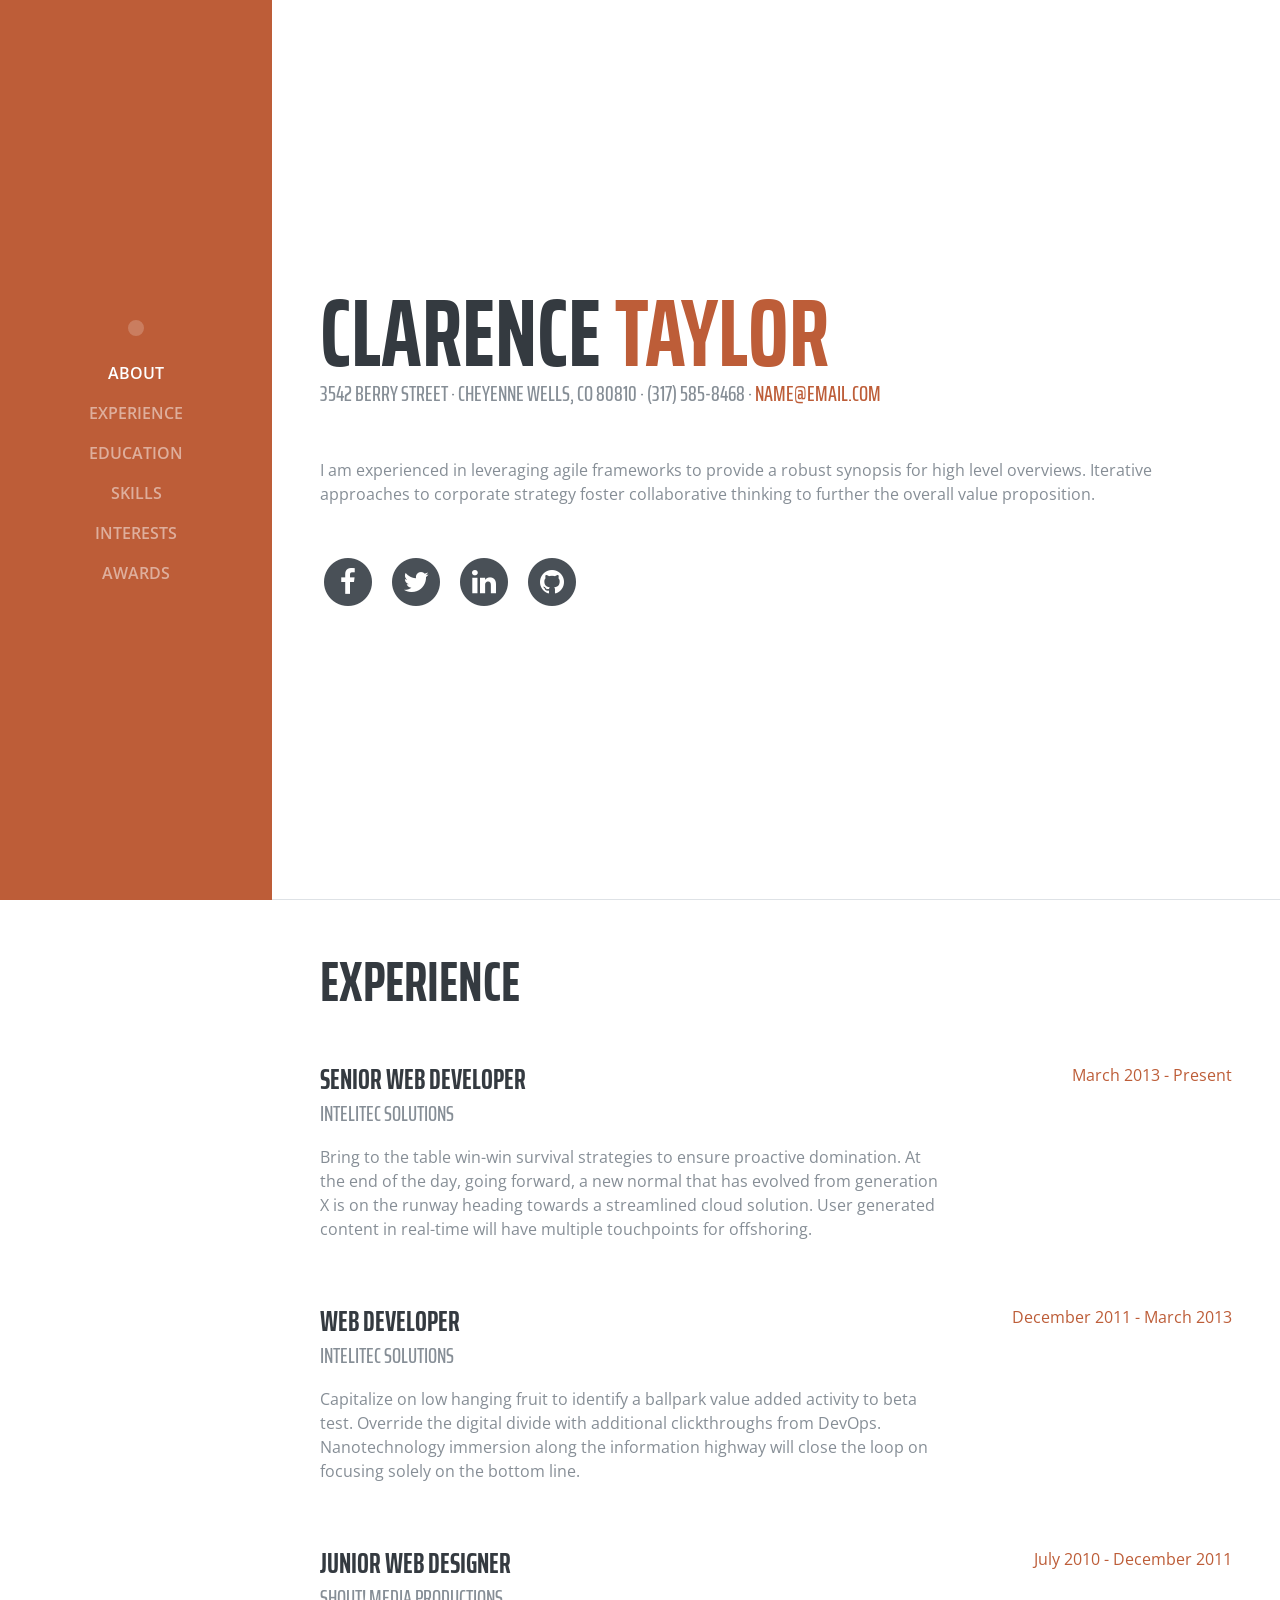
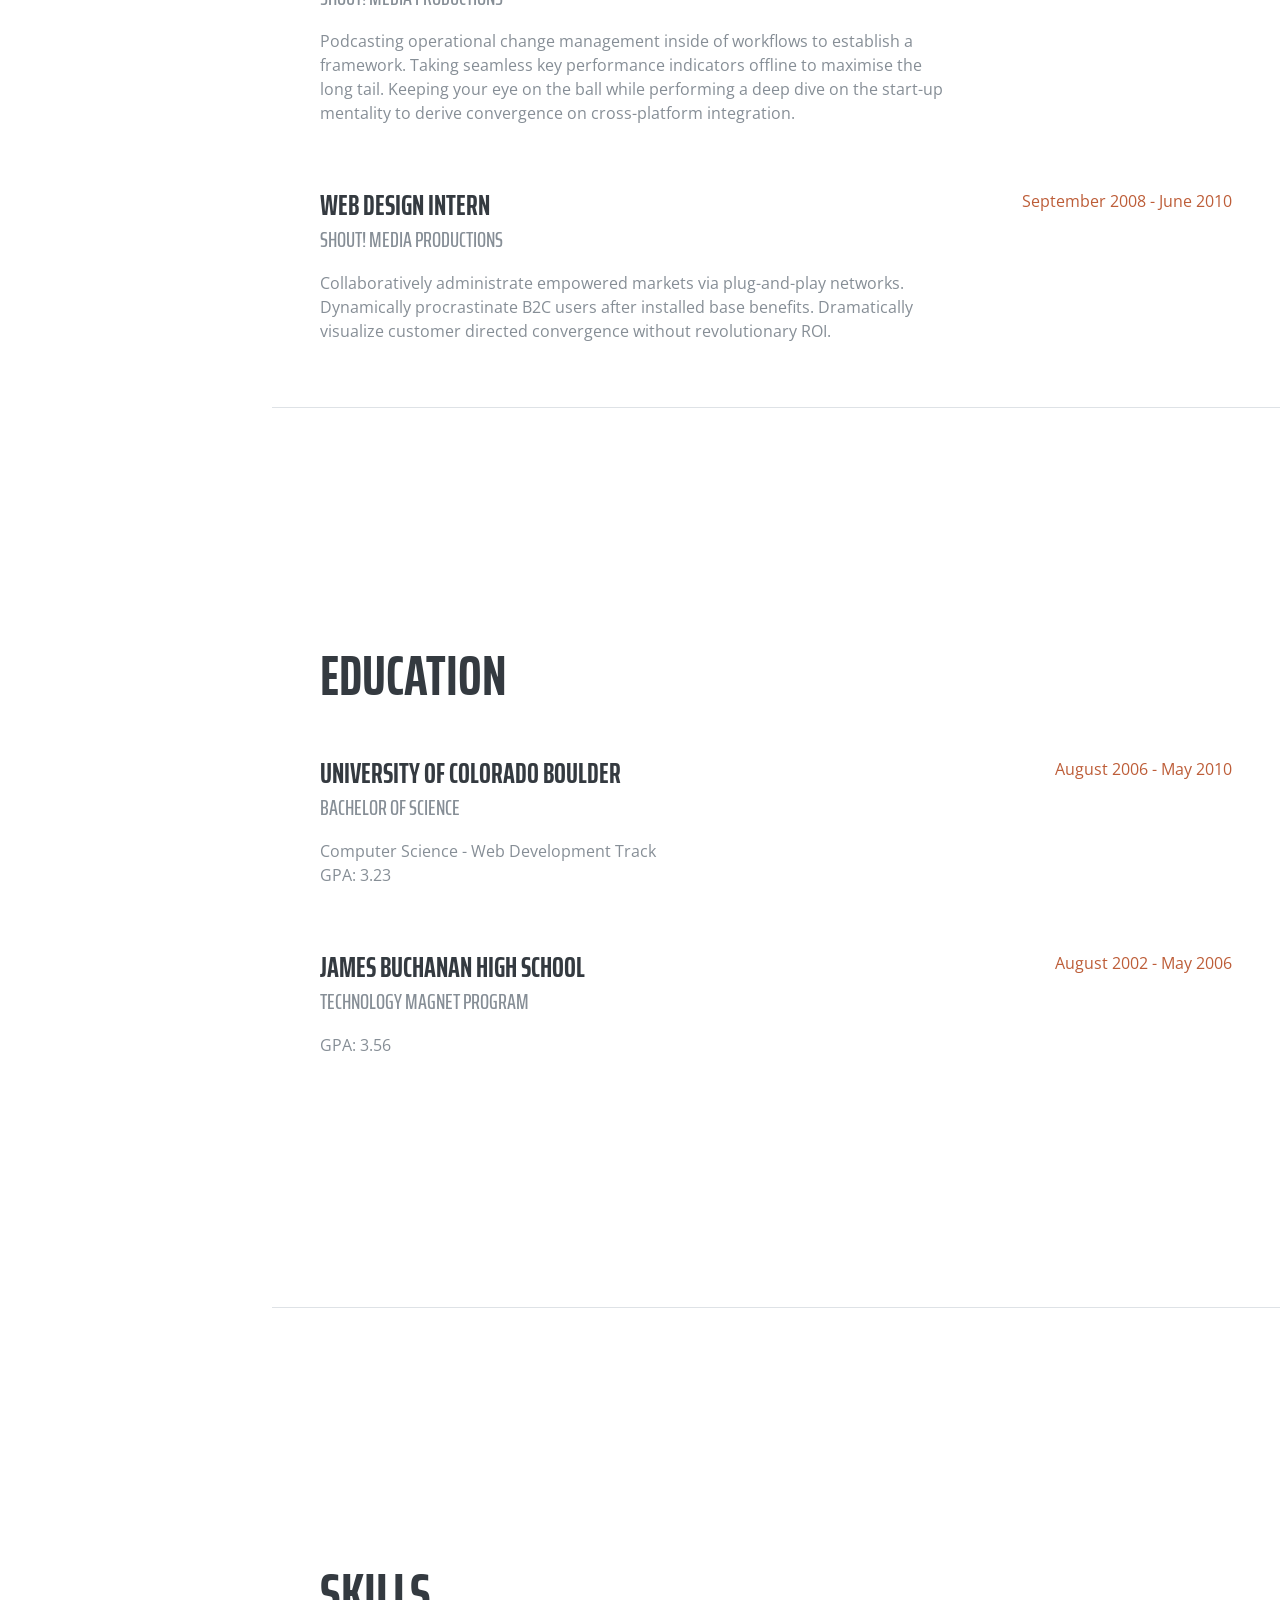
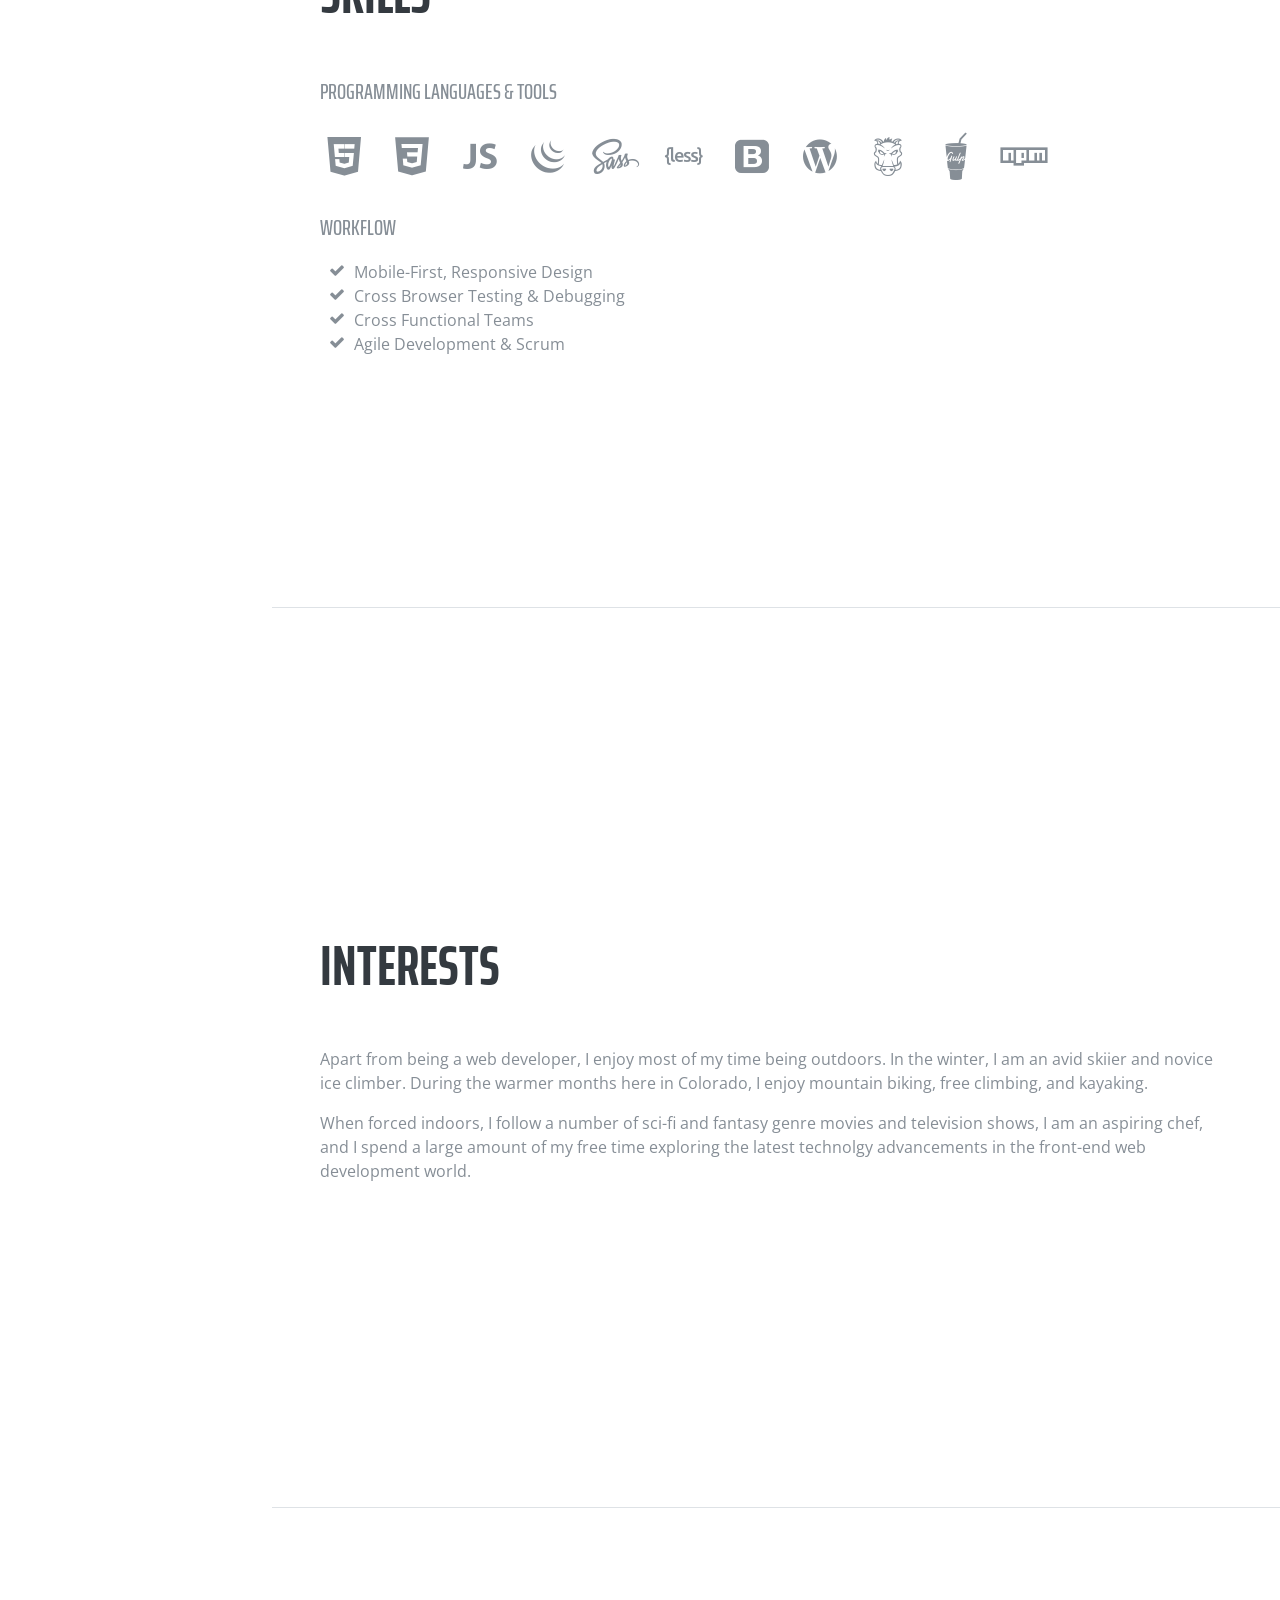
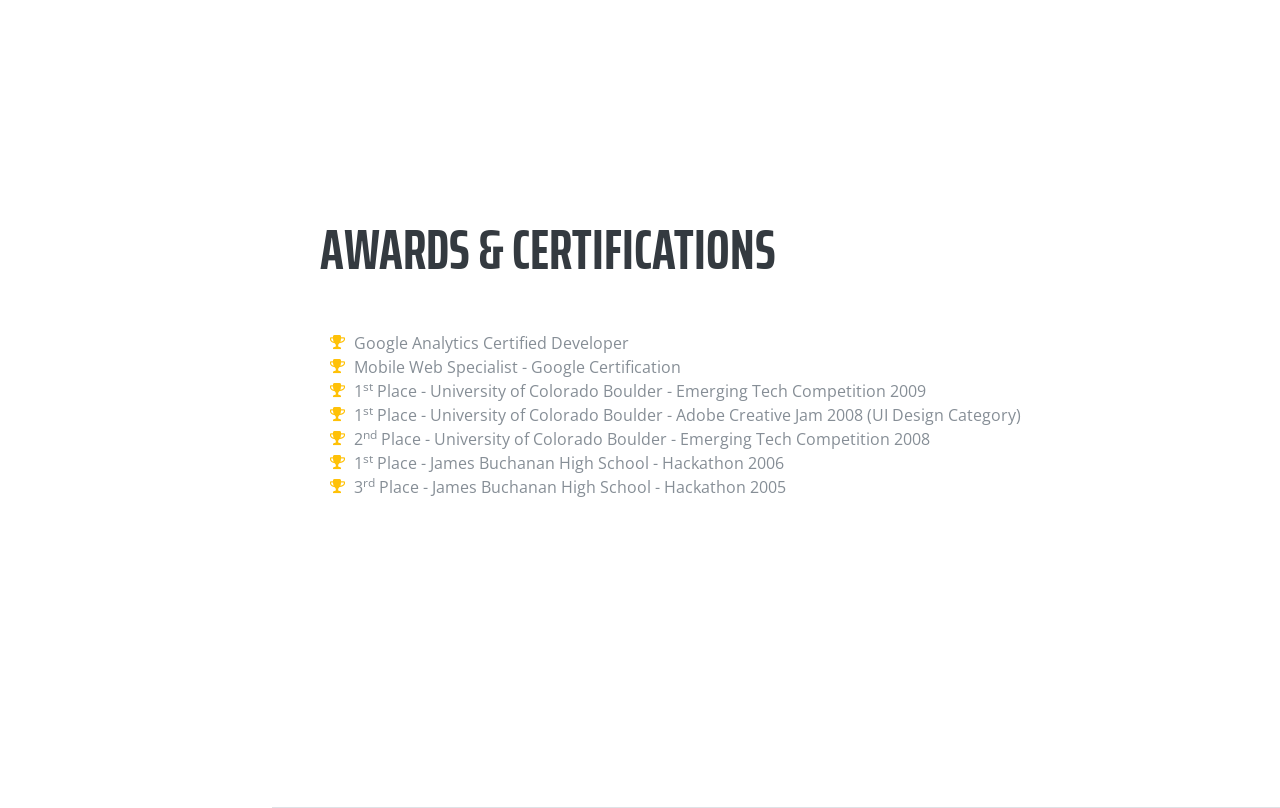
==== examples/bootstrap/index.html @ 24def046 "Add bootstrap example" ====
<!DOCTYPE html>
<html lang="en">

  <head>

    <meta charset="utf-8">
    <meta name="viewport" content="width=device-width, initial-scale=1, shrink-to-fit=no">
    <meta name="description" content="">
    <meta name="author" content="">

    <title>Resume - Start Bootstrap Theme</title>

    <!-- Bootstrap core CSS -->
    <link href="vendor/bootstrap/css/bootstrap.min.css" rel="stylesheet">

    <!-- Custom fonts for this template -->
    <link href="https://fonts.googleapis.com/css?family=Saira+Extra+Condensed:100,200,300,400,500,600,700,800,900" rel="stylesheet">
    <link href="https://fonts.googleapis.com/css?family=Open+Sans:300,300i,400,400i,600,600i,700,700i,800,800i" rel="stylesheet">
    <link href="vendor/font-awesome/css/font-awesome.min.css" rel="stylesheet">
    <link href="vendor/devicons/css/devicons.min.css" rel="stylesheet">
    <link href="vendor/simple-line-icons/css/simple-line-icons.css" rel="stylesheet">

    <!-- Custom styles for this template -->
    <link href="css/resume.min.css" rel="stylesheet">

  </head>

  <body id="page-top">

    <nav class="navbar navbar-expand-lg navbar-dark bg-primary fixed-top" id="sideNav">
      <a class="navbar-brand js-scroll-trigger" href="#page-top">
        <span class="d-block d-lg-none">Start Bootstrap</span>
        <span class="d-none d-lg-block">
          <img class="img-fluid img-profile rounded-circle mx-auto mb-2" src="img/profile.jpg" alt="">
        </span>
      </a>
      <button class="navbar-toggler" type="button" data-toggle="collapse" data-target="#navbarSupportedContent" aria-controls="navbarSupportedContent" aria-expanded="false" aria-label="Toggle navigation">
        <span class="navbar-toggler-icon"></span>
      </button>
      <div class="collapse navbar-collapse" id="navbarSupportedContent">
        <ul class="navbar-nav">
          <li class="nav-item">
            <a class="nav-link js-scroll-trigger" href="#about">About</a>
          </li>
          <li class="nav-item">
            <a class="nav-link js-scroll-trigger" href="#experience">Experience</a>
          </li>
          <li class="nav-item">
            <a class="nav-link js-scroll-trigger" href="#education">Education</a>
          </li>
          <li class="nav-item">
            <a class="nav-link js-scroll-trigger" href="#skills">Skills</a>
          </li>
          <li class="nav-item">
            <a class="nav-link js-scroll-trigger" href="#interests">Interests</a>
          </li>
          <li class="nav-item">
            <a class="nav-link js-scroll-trigger" href="#awards">Awards</a>
          </li>
        </ul>
      </div>
    </nav>

    <div class="container-fluid p-0">

      <section class="resume-section p-3 p-lg-5 d-flex d-column" id="about">
        <div class="my-auto">
          <h1 class="mb-0">Clarence
            <span class="text-primary">Taylor</span>
          </h1>
          <div class="subheading mb-5">3542 Berry Street · Cheyenne Wells, CO 80810 · (317) 585-8468 ·
            <a href="mailto:name@email.com">name@email.com</a>
          </div>
          <p class="mb-5">I am experienced in leveraging agile frameworks to provide a robust synopsis for high level overviews. Iterative approaches to corporate strategy foster collaborative thinking to further the overall value proposition.</p>
          <ul class="list-inline list-social-icons mb-0">
            <li class="list-inline-item">
              <a href="#">
                <span class="fa-stack fa-lg">
                  <i class="fa fa-circle fa-stack-2x"></i>
                  <i class="fa fa-facebook fa-stack-1x fa-inverse"></i>
                </span>
              </a>
            </li>
            <li class="list-inline-item">
              <a href="#">
                <span class="fa-stack fa-lg">
                  <i class="fa fa-circle fa-stack-2x"></i>
                  <i class="fa fa-twitter fa-stack-1x fa-inverse"></i>
                </span>
              </a>
            </li>
            <li class="list-inline-item">
              <a href="#">
                <span class="fa-stack fa-lg">
                  <i class="fa fa-circle fa-stack-2x"></i>
                  <i class="fa fa-linkedin fa-stack-1x fa-inverse"></i>
                </span>
              </a>
            </li>
            <li class="list-inline-item">
              <a href="#">
                <span class="fa-stack fa-lg">
                  <i class="fa fa-circle fa-stack-2x"></i>
                  <i class="fa fa-github fa-stack-1x fa-inverse"></i>
                </span>
              </a>
            </li>
          </ul>
        </div>
      </section>

      <section class="resume-section p-3 p-lg-5 d-flex flex-column" id="experience">
        <div class="my-auto">
          <h2 class="mb-5">Experience</h2>

          <div class="resume-item d-flex flex-column flex-md-row mb-5">
            <div class="resume-content mr-auto">
              <h3 class="mb-0">Senior Web Developer</h3>
              <div class="subheading mb-3">Intelitec Solutions</div>
              <p>Bring to the table win-win survival strategies to ensure proactive domination. At the end of the day, going forward, a new normal that has evolved from generation X is on the runway heading towards a streamlined cloud solution. User generated content in real-time will have multiple touchpoints for offshoring.</p>
            </div>
            <div class="resume-date text-md-right">
              <span class="text-primary">March 2013 - Present</span>
            </div>
          </div>

          <div class="resume-item d-flex flex-column flex-md-row mb-5">
            <div class="resume-content mr-auto">
              <h3 class="mb-0">Web Developer</h3>
              <div class="subheading mb-3">Intelitec Solutions</div>
              <p>Capitalize on low hanging fruit to identify a ballpark value added activity to beta test. Override the digital divide with additional clickthroughs from DevOps. Nanotechnology immersion along the information highway will close the loop on focusing solely on the bottom line.</p>
            </div>
            <div class="resume-date text-md-right">
              <span class="text-primary">December 2011 - March 2013</span>
            </div>
          </div>

          <div class="resume-item d-flex flex-column flex-md-row mb-5">
            <div class="resume-content mr-auto">
              <h3 class="mb-0">Junior Web Designer</h3>
              <div class="subheading mb-3">Shout! Media Productions</div>
              <p>Podcasting operational change management inside of workflows to establish a framework. Taking seamless key performance indicators offline to maximise the long tail. Keeping your eye on the ball while performing a deep dive on the start-up mentality to derive convergence on cross-platform integration.</p>
            </div>
            <div class="resume-date text-md-right">
              <span class="text-primary">July 2010 - December 2011</span>
            </div>
          </div>

          <div class="resume-item d-flex flex-column flex-md-row">
            <div class="resume-content mr-auto">
              <h3 class="mb-0">Web Design Intern</h3>
              <div class="subheading mb-3">Shout! Media Productions</div>
              <p>Collaboratively administrate empowered markets via plug-and-play networks. Dynamically procrastinate B2C users after installed base benefits. Dramatically visualize customer directed convergence without revolutionary ROI.</p>
            </div>
            <div class="resume-date text-md-right">
              <span class="text-primary">September 2008 - June 2010</span>
            </div>
          </div>

        </div>

      </section>

      <section class="resume-section p-3 p-lg-5 d-flex flex-column" id="education">
        <div class="my-auto">
          <h2 class="mb-5">Education</h2>

          <div class="resume-item d-flex flex-column flex-md-row mb-5">
            <div class="resume-content mr-auto">
              <h3 class="mb-0">University of Colorado Boulder</h3>
              <div class="subheading mb-3">Bachelor of Science</div>
              <div>Computer Science - Web Development Track</div>
              <p>GPA: 3.23</p>
            </div>
            <div class="resume-date text-md-right">
              <span class="text-primary">August 2006 - May 2010</span>
            </div>
          </div>

          <div class="resume-item d-flex flex-column flex-md-row">
            <div class="resume-content mr-auto">
              <h3 class="mb-0">James Buchanan High School</h3>
              <div class="subheading mb-3">Technology Magnet Program</div>
              <p>GPA: 3.56</p>
            </div>
            <div class="resume-date text-md-right">
              <span class="text-primary">August 2002 - May 2006</span>
            </div>
          </div>

        </div>
      </section>

      <section class="resume-section p-3 p-lg-5 d-flex flex-column" id="skills">
        <div class="my-auto">
          <h2 class="mb-5">Skills</h2>

          <div class="subheading mb-3">Programming Languages &amp; Tools</div>
          <ul class="list-inline list-icons">
            <li class="list-inline-item">
              <i class="devicons devicons-html5"></i>
            </li>
            <li class="list-inline-item">
              <i class="devicons devicons-css3"></i>
            </li>
            <li class="list-inline-item">
              <i class="devicons devicons-javascript"></i>
            </li>
            <li class="list-inline-item">
              <i class="devicons devicons-jquery"></i>
            </li>
            <li class="list-inline-item">
              <i class="devicons devicons-sass"></i>
            </li>
            <li class="list-inline-item">
              <i class="devicons devicons-less"></i>
            </li>
            <li class="list-inline-item">
              <i class="devicons devicons-bootstrap"></i>
            </li>
            <li class="list-inline-item">
              <i class="devicons devicons-wordpress"></i>
            </li>
            <li class="list-inline-item">
              <i class="devicons devicons-grunt"></i>
            </li>
            <li class="list-inline-item">
              <i class="devicons devicons-gulp"></i>
            </li>
            <li class="list-inline-item">
              <i class="devicons devicons-npm"></i>
            </li>
          </ul>

          <div class="subheading mb-3">Workflow</div>
          <ul class="fa-ul mb-0">
            <li>
              <i class="fa-li fa fa-check"></i>
              Mobile-First, Responsive Design</li>
            <li>
              <i class="fa-li fa fa-check"></i>
              Cross Browser Testing &amp; Debugging</li>
            <li>
              <i class="fa-li fa fa-check"></i>
              Cross Functional Teams</li>
            <li>
              <i class="fa-li fa fa-check"></i>
              Agile Development &amp; Scrum</li>
          </ul>
        </div>
      </section>

      <section class="resume-section p-3 p-lg-5 d-flex flex-column" id="interests">
        <div class="my-auto">
          <h2 class="mb-5">Interests</h2>
          <p>Apart from being a web developer, I enjoy most of my time being outdoors. In the winter, I am an avid skiier and novice ice climber. During the warmer months here in Colorado, I enjoy mountain biking, free climbing, and kayaking.</p>
          <p class="mb-0">When forced indoors, I follow a number of sci-fi and fantasy genre movies and television shows, I am an aspiring chef, and I spend a large amount of my free time exploring the latest technolgy advancements in the front-end web development world.</p>
        </div>
      </section>

      <section class="resume-section p-3 p-lg-5 d-flex flex-column" id="awards">
        <div class="my-auto">
          <h2 class="mb-5">Awards &amp; Certifications</h2>
          <ul class="fa-ul mb-0">
            <li>
              <i class="fa-li fa fa-trophy text-warning"></i>
              Google Analytics Certified Developer</li>
            <li>
              <i class="fa-li fa fa-trophy text-warning"></i>
              Mobile Web Specialist - Google Certification</li>
            <li>
              <i class="fa-li fa fa-trophy text-warning"></i>
              1<sup>st</sup>
              Place - University of Colorado Boulder - Emerging Tech Competition 2009</li>
            <li>
              <i class="fa-li fa fa-trophy text-warning"></i>
              1<sup>st</sup>
              Place - University of Colorado Boulder - Adobe Creative Jam 2008 (UI Design Category)</li>
            <li>
              <i class="fa-li fa fa-trophy text-warning"></i>
              2<sup>nd</sup>
              Place - University of Colorado Boulder - Emerging Tech Competition 2008</li>
            <li>
            <li>
              <i class="fa-li fa fa-trophy text-warning"></i>
              1<sup>st</sup>
              Place - James Buchanan High School - Hackathon 2006</li>
            <li>
              <i class="fa-li fa fa-trophy text-warning"></i>
              3<sup>rd</sup>
              Place - James Buchanan High School - Hackathon 2005</li>
          </ul>
        </div>
      </section>

    </div>

    <!-- Bootstrap core JavaScript -->
    <script src="vendor/jquery/jquery.min.js"></script>
    <script src="vendor/bootstrap/js/bootstrap.bundle.min.js"></script>

    <!-- Plugin JavaScript -->
    <script src="vendor/jquery-easing/jquery.easing.min.js"></script>

    <!-- Custom scripts for this template -->
    <script src="js/resume.min.js"></script>

  </body>

</html>
---- examples/bootstrap/vendor/devicons/css/devicons.min.css ----
/*!
 *  Devicons 1.8.0 made by Theodore Vorillas / http://vorillaz.com 
 */
@font-face{font-family:devicons;src:url(../fonts/devicons.eot?xqxft6);src:url(../fonts/devicons.eot?#iefixxqxft6) format("embedded-opentype"),url(../fonts/devicons.woff?xqxft6) format("woff"),url(../fonts/devicons.ttf?xqxft6) format("truetype"),url(../fonts/devicons.svg?xqxft6#devicons) format("svg");font-weight:400;font-style:normal}.devicons{font-family:devicons;speak:none;font-style:normal;font-weight:400;font-variant:normal;text-transform:none;line-height:1;-webkit-font-smoothing:antialiased;-moz-osx-font-smoothing:grayscale}.devicons-git:before{content:"\e602"}.devicons-git_compare:before{content:"\e628"}.devicons-git_branch:before{content:"\e625"}.devicons-git_commit:before{content:"\e629"}.devicons-git_pull_request:before{content:"\e626"}.devicons-git_merge:before{content:"\e627"}.devicons-bitbucket:before{content:"\e603"}.devicons-github_alt:before{content:"\e608"}.devicons-github_badge:before{content:"\e609"}.devicons-github:before{content:"\e60a"}.devicons-github_full:before{content:"\e617"}.devicons-java:before{content:"\e638"}.devicons-ruby:before{content:"\e639"}.devicons-scala:before{content:"\e637"}.devicons-python:before{content:"\e63c"}.devicons-go:before{content:"\e624"}.devicons-ruby_on_rails:before{content:"\e63b"}.devicons-django:before{content:"\e61d"}.devicons-markdown:before{content:"\e63e"}.devicons-php:before{content:"\e63d"}.devicons-mysql:before{content:"\e604"}.devicons-streamline:before{content:"\e605"}.devicons-database:before{content:"\e606"}.devicons-laravel:before{content:"\e63f"}.devicons-javascript:before{content:"\e64e"}.devicons-angular:before{content:"\e653"}.devicons-backbone:before{content:"\e652"}.devicons-coffeescript:before{content:"\e651"}.devicons-jquery:before{content:"\e650"}.devicons-modernizr:before{content:"\e620"}.devicons-jquery_ui:before{content:"\e654"}.devicons-ember:before{content:"\e61b"}.devicons-dojo:before{content:"\e61c"}.devicons-nodejs:before{content:"\e619"}.devicons-nodejs_small:before{content:"\e618"}.devicons-javascript_shield:before{content:"\e64f"}.devicons-bootstrap:before{content:"\e647"}.devicons-sass:before{content:"\e64b"}.devicons-css3_full:before{content:"\e64a"}.devicons-css3:before{content:"\e649"}.devicons-html5:before{content:"\e636"}.devicons-html5_multimedia:before{content:"\e632"}.devicons-html5_device_access:before{content:"\e633"}.devicons-html5_3d_effects:before{content:"\e635"}.devicons-html5_connectivity:before{content:"\e634"}.devicons-ghost_small:before{content:"\e614"}.devicons-ghost:before{content:"\e61f"}.devicons-magento:before{content:"\e640"}.devicons-joomla:before{content:"\e641"}.devicons-jekyll_small:before{content:"\e60d"}.devicons-drupal:before{content:"\e642"}.devicons-wordpress:before{content:"\e60b"}.devicons-grunt:before{content:"\e64c"}.devicons-bower:before{content:"\e64d"}.devicons-npm:before{content:"\e61e"}.devicons-yahoo_small:before{content:"\e62b"}.devicons-yahoo:before{content:"\e615"}.devicons-bing_small:before{content:"\e600"}.devicons-windows:before{content:"\e60f"}.devicons-linux:before{content:"\e612"}.devicons-ubuntu:before{content:"\e63a"}.devicons-android:before{content:"\e60e"}.devicons-apple:before{content:"\e611"}.devicons-appstore:before{content:"\e613"}.devicons-phonegap:before{content:"\e630"}.devicons-blackberry:before{content:"\e623"}.devicons-stackoverflow:before{content:"\e610"}.devicons-techcrunch:before{content:"\e62c"}.devicons-codrops:before{content:"\e62f"}.devicons-css_tricks:before{content:"\e601"}.devicons-smashing_magazine:before{content:"\e62d"}.devicons-netmagazine:before{content:"\e62e"}.devicons-codepen:before{content:"\e616"}.devicons-cssdeck:before{content:"\e62a"}.devicons-hackernews:before{content:"\e61a"}.devicons-dropbox:before{content:"\e607"}.devicons-google_drive:before{content:"\e631"}.devicons-visualstudio:before{content:"\e60c"}.devicons-unity_small:before{content:"\e621"}.devicons-raspberry_pi:before{content:"\e622"}.devicons-chrome:before{content:"\e643"}.devicons-ie:before{content:"\e644"}.devicons-firefox:before{content:"\e645"}.devicons-opera:before{content:"\e646"}.devicons-safari:before{content:"\e648"}.devicons-swift:before{content:"\e655"}.devicons-symfony:before{content:"\e656"}.devicons-symfony_badge:before{content:"\e657"}.devicons-less:before{content:"\e658"}.devicons-stylus:before{content:"\e659"}.devicons-trello:before{content:"\e65a"}.devicons-atlassian:before{content:"\e65b"}.devicons-jira:before{content:"\e65c"}.devicons-envato:before{content:"\e65d"}.devicons-snap_svg:before{content:"\e65e"}.devicons-raphael:before{content:"\e65f"}.devicons-google_analytics:before{content:"\e660"}.devicons-compass:before{content:"\e661"}.devicons-onedrive:before{content:"\e662"}.devicons-gulp:before{content:"\e663"}.devicons-atom:before{content:"\e664"}.devicons-cisco:before{content:"\e665"}.devicons-nancy:before{content:"\e666"}.devicons-clojure:before{content:"\e668"}.devicons-clojure_alt:before{content:"\e66a"}.devicons-perl:before{content:"\e669"}.devicons-celluloid:before{content:"\e66b"}.devicons-w3c:before{content:"\e66c"}.devicons-redis:before{content:"\e66d"}.devicons-postgresql:before{content:"\e66e"}.devicons-webplatform:before{content:"\e66f"}.devicons-jenkins:before{content:"\e667"}.devicons-requirejs:before{content:"\e670"}.devicons-opensource:before{content:"\e671"}.devicons-typo3:before{content:"\e672"}.devicons-uikit:before{content:"\e673"}.devicons-doctrine:before{content:"\e674"}.devicons-groovy:before{content:"\e675"}.devicons-nginx:before{content:"\e676"}.devicons-haskell:before{content:"\e677"}.devicons-zend:before{content:"\e678"}.devicons-gnu:before{content:"\e679"}.devicons-yeoman:before{content:"\e67a"}.devicons-heroku:before{content:"\e67b"}.devicons-debian:before{content:"\e67d"}.devicons-travis:before{content:"\e67e"}.devicons-dotnet:before{content:"\e67f"}.devicons-codeigniter:before{content:"\e680"}.devicons-javascript_badge:before{content:"\e681"}.devicons-yii:before{content:"\e682"}.devicons-msql_server:before{content:"\e67c"}.devicons-composer:before{content:"\e683"}.devicons-krakenjs_badge:before{content:"\e684"}.devicons-krakenjs:before{content:"\e685"}.devicons-mozilla:before{content:"\e686"}.devicons-firebase:before{content:"\e687"}.devicons-sizzlejs:before{content:"\e688"}.devicons-creativecommons:before{content:"\e689"}.devicons-creativecommons_badge:before{content:"\e68a"}.devicons-mitlicence:before{content:"\e68b"}.devicons-senchatouch:before{content:"\e68c"}.devicons-bugsense:before{content:"\e68d"}.devicons-extjs:before{content:"\e68e"}.devicons-mootools_badge:before{content:"\e68f"}.devicons-mootools:before{content:"\e690"}.devicons-ruby_rough:before{content:"\e691"}.devicons-komodo:before{content:"\e692"}.devicons-coda:before{content:"\e693"}.devicons-bintray:before{content:"\e694"}.devicons-terminal:before{content:"\e695"}.devicons-code:before{content:"\e696"}.devicons-responsive:before{content:"\e697"}.devicons-dart:before{content:"\e698"}.devicons-aptana:before{content:"\e699"}.devicons-mailchimp:before{content:"\e69a"}.devicons-netbeans:before{content:"\e69b"}.devicons-dreamweaver:before{content:"\e69c"}.devicons-brackets:before{content:"\e69d"}.devicons-eclipse:before{content:"\e69e"}.devicons-cloud9:before{content:"\e69f"}.devicons-scrum:before{content:"\e6a0"}.devicons-prolog:before{content:"\e6a1"}.devicons-terminal_badge:before{content:"\e6a2"}.devicons-code_badge:before{content:"\e6a3"}.devicons-mongodb:before{content:"\e6a4"}.devicons-meteor:before{content:"\e6a5"}.devicons-meteorfull:before{content:"\e6a6"}.devicons-fsharp:before{content:"\e6a7"}.devicons-rust:before{content:"\e6a8"}.devicons-ionic:before{content:"\e6a9"}.devicons-sublime:before{content:"\e6aa"}.devicons-appcelerator:before{content:"\e6ab"}.devicons-asterisk:before{content:"\e6ac"}.devicons-aws:before{content:"\e6ad"}.devicons-digital-ocean:before{content:"\e6ae"}.devicons-dlang:before{content:"\e6af"}.devicons-docker:before{content:"\e6b0"}.devicons-erlang:before{content:"\e6b1"}.devicons-google-cloud-platform:before{content:"\e6b2"}.devicons-grails:before{content:"\e6b3"}.devicons-illustrator:before{content:"\e6b4"}.devicons-intellij:before{content:"\e6b5"}.devicons-materializecss:before{content:"\e6b6"}.devicons-openshift:before{content:"\e6b7"}.devicons-photoshop:before{content:"\e6b8"}.devicons-rackspace:before{content:"\e6b9"}.devicons-react:before{content:"\e6ba"}.devicons-redhat:before{content:"\e6bb"}.devicons-scriptcs:before{content:"\e6bc"}.devicons-sqllite:before{content:"\e6c4"}.devicons-vim:before{content:"\e6c5"}
---- examples/bootstrap/css/resume.min.css ----
body{font-family:'Open Sans',serif;padding-top:54px;color:#868e96}@media (min-width:992px){body{padding-top:0;padding-left:17rem}}h1,h2,h3,h4,h5,h6{font-family:'Saira Extra Condensed',serif;font-weight:700;text-transform:uppercase;color:#343a40}h1{font-size:6rem;line-height:5.5rem}h2{font-size:3.5rem}.subheading{text-transform:uppercase;font-weight:500;font-family:'Saira Extra Condensed',serif;font-size:1.35rem}.list-social-icons a{color:#495057}.list-social-icons a:hover{color:#bd5d38}.list-social-icons a .fa-lg{font-size:1.75rem}.list-icons{font-size:3rem}.list-icons .list-inline-item i:hover{color:#bd5d38}#sideNav .navbar-nav .nav-item .nav-link{font-weight:600;text-transform:uppercase}@media (min-width:992px){#sideNav{text-align:center;position:fixed;top:0;left:0;display:flex;flex-direction:column;width:17rem;height:100vh}#sideNav .navbar-brand{display:flex;margin:auto auto 0;padding:.5rem}#sideNav .navbar-brand .img-profile{max-width:10rem;max-height:10rem;border:.5rem solid rgba(255,255,255,.2)}#sideNav .navbar-collapse{display:flex;align-items:flex-start;flex-grow:0;width:100%;margin-bottom:auto}#sideNav .navbar-collapse .navbar-nav{flex-direction:column;width:100%}#sideNav .navbar-collapse .navbar-nav .nav-item{display:block}#sideNav .navbar-collapse .navbar-nav .nav-item .nav-link{display:block}}section.resume-section{border-bottom:1px solid #dee2e6;padding-top:5rem!important;padding-bottom:5rem!important}section.resume-section .resume-item .resume-date{min-width:none}@media (min-width:768px){section.resume-section{min-height:100vh}section.resume-section .resume-item .resume-date{min-width:18rem}}@media (min-width:992px){section.resume-section{padding-top:3rem!important;padding-bottom:3rem!important}}.bg-primary{background-color:#bd5d38!important}.text-primary{color:#bd5d38!important}a{color:#bd5d38}a:active,a:focus,a:hover{color:#824027}
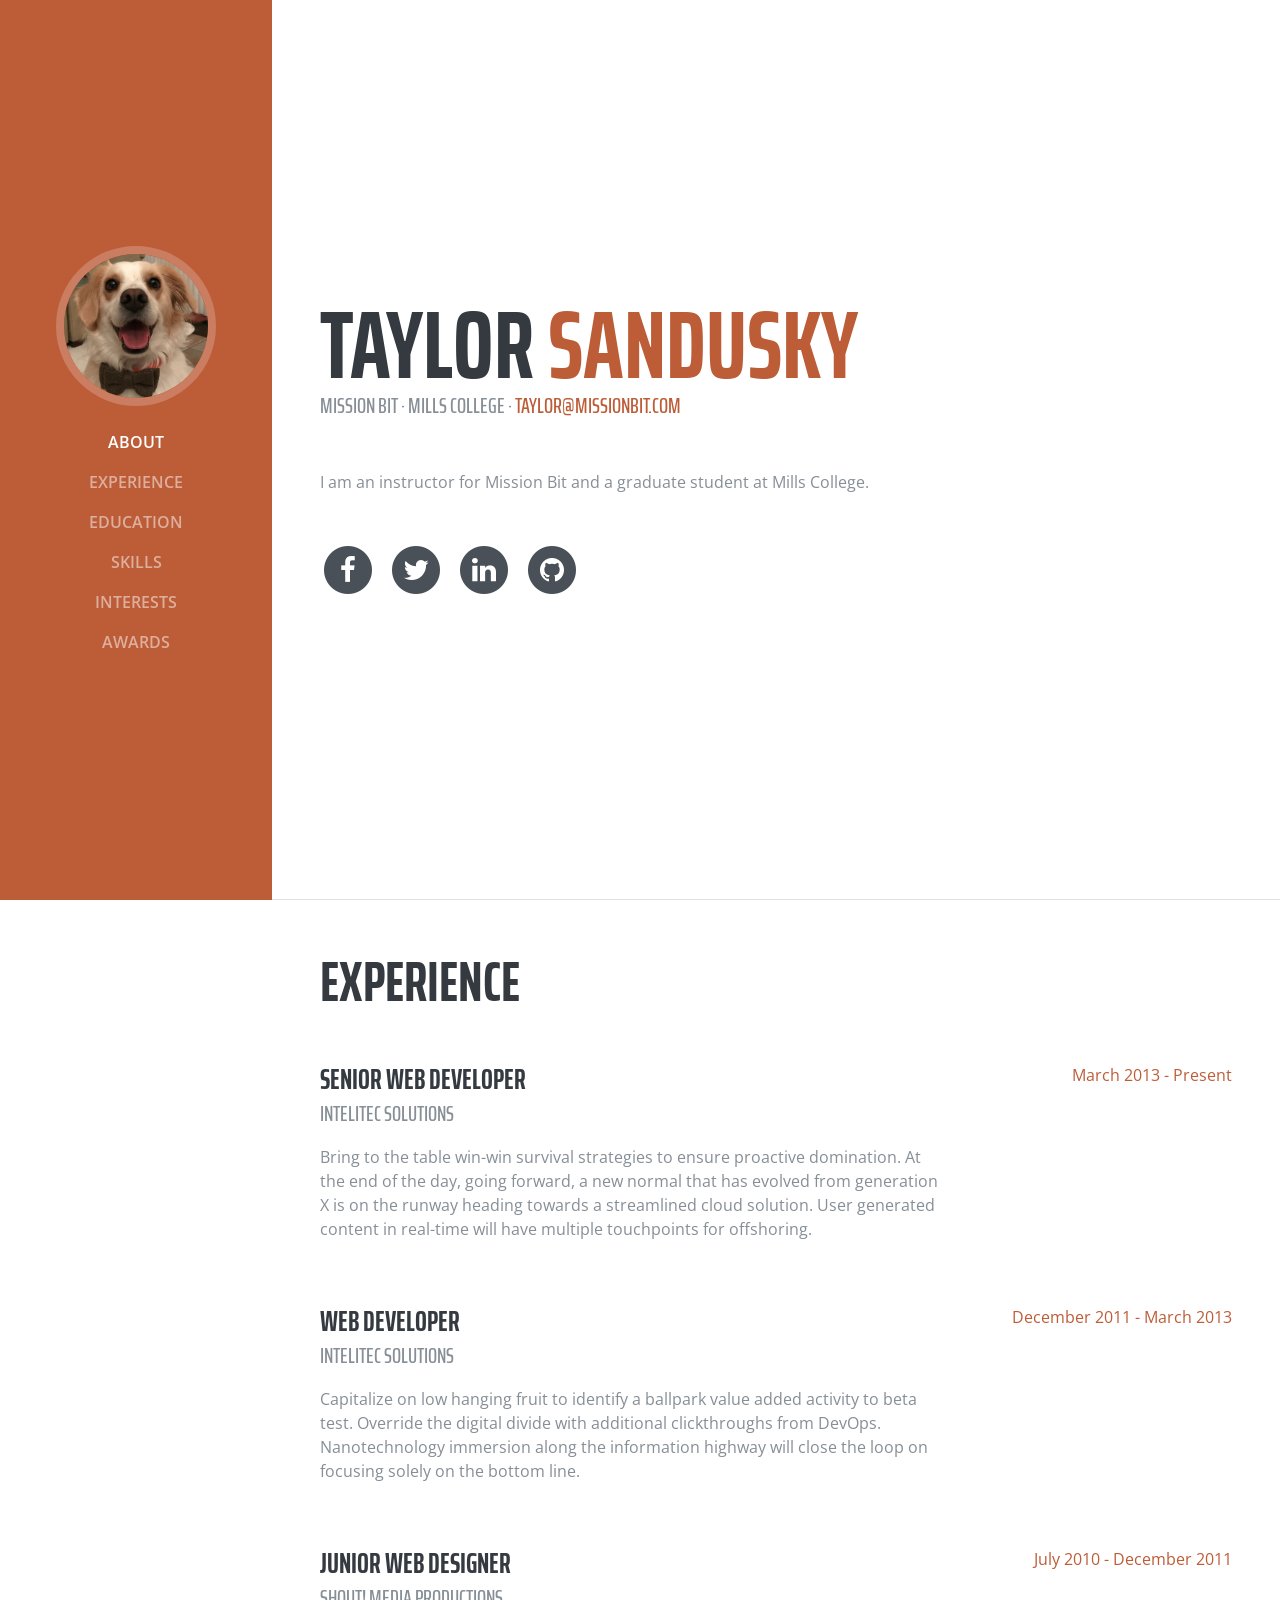
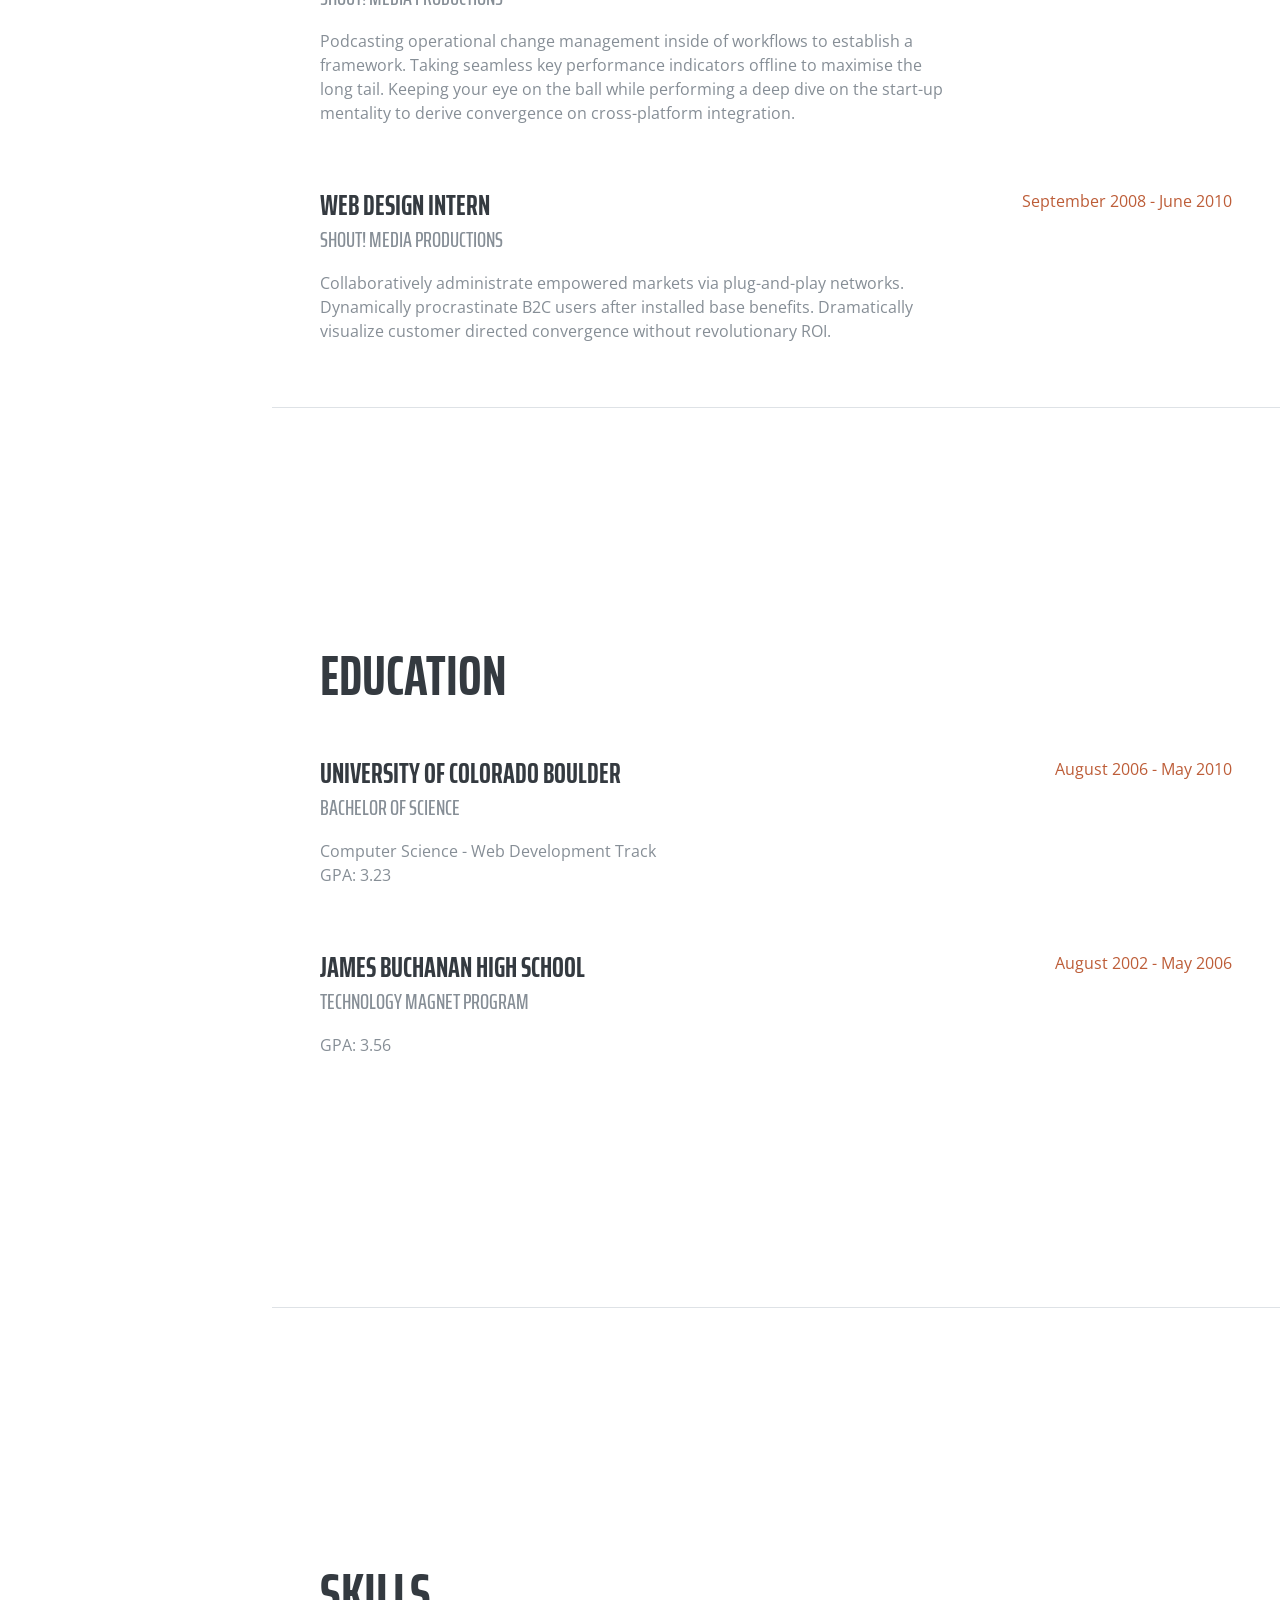
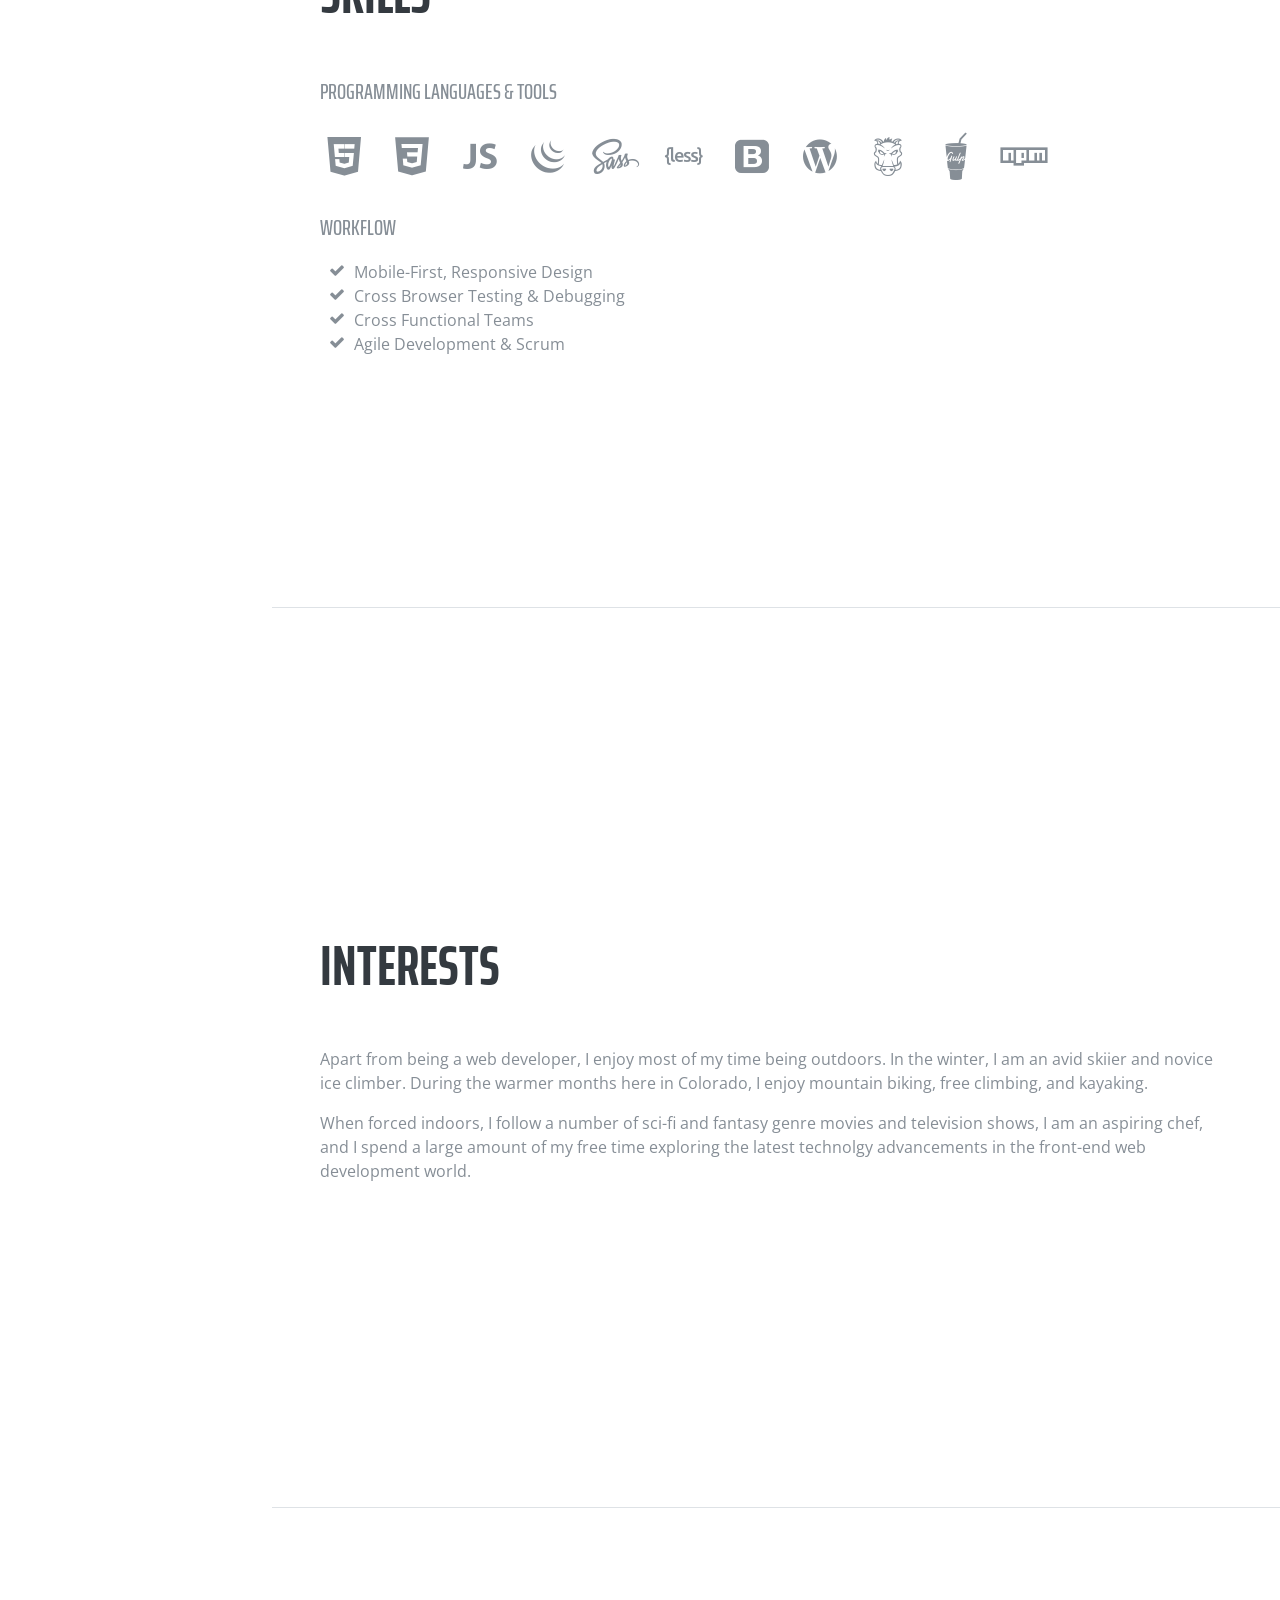
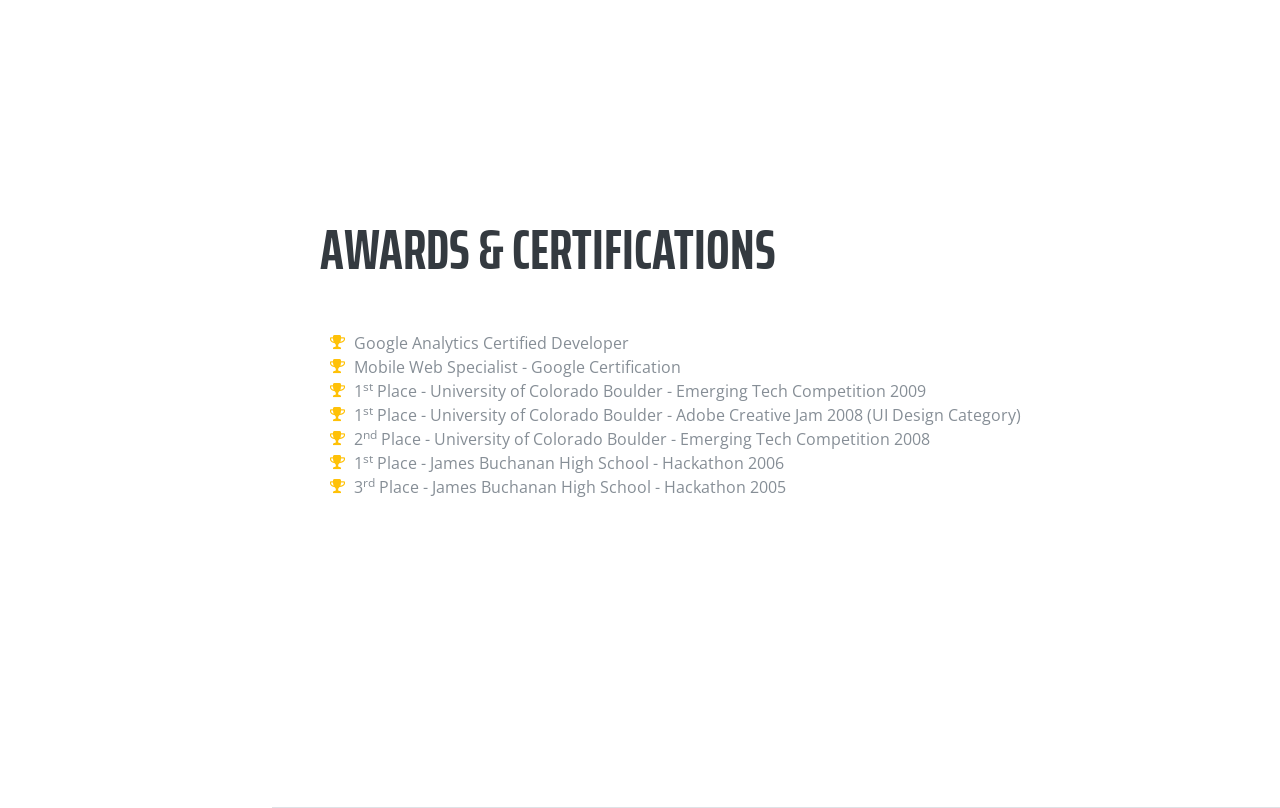
==== commit baa21804: "Update bootstrap" ====
--- a/examples/bootstrap/index.html
+++ b/examples/bootstrap/index.html
@@ -8,7 +8,7 @@
     <meta name="description" content="">
     <meta name="author" content="">
 
-    <title>Resume - Start Bootstrap Theme</title>
+    <title>Taylor Sandusky</title>
 
     <!-- Bootstrap core CSS -->
     <link href="vendor/bootstrap/css/bootstrap.min.css" rel="stylesheet">
@@ -31,7 +31,7 @@
       <a class="navbar-brand js-scroll-trigger" href="#page-top">
         <span class="d-block d-lg-none">Start Bootstrap</span>
         <span class="d-none d-lg-block">
-          <img class="img-fluid img-profile rounded-circle mx-auto mb-2" src="img/profile.jpg" alt="">
+          <img class="img-fluid img-profile rounded-circle mx-auto mb-2" src="img/profile.png" alt="">
         </span>
       </a>
       <button class="navbar-toggler" type="button" data-toggle="collapse" data-target="#navbarSupportedContent" aria-controls="navbarSupportedContent" aria-expanded="false" aria-label="Toggle navigation">
@@ -65,13 +65,13 @@
 
       <section class="resume-section p-3 p-lg-5 d-flex d-column" id="about">
         <div class="my-auto">
-          <h1 class="mb-0">Clarence
-            <span class="text-primary">Taylor</span>
+          <h1 class="mb-0">Taylor
+            <span class="text-primary">Sandusky</span>
           </h1>
-          <div class="subheading mb-5">3542 Berry Street · Cheyenne Wells, CO 80810 · (317) 585-8468 ·
-            <a href="mailto:name@email.com">name@email.com</a>
-          </div>
-          <p class="mb-5">I am experienced in leveraging agile frameworks to provide a robust synopsis for high level overviews. Iterative approaches to corporate strategy foster collaborative thinking to further the overall value proposition.</p>
+          <div class="subheading mb-5">Mission Bit · Mills College · 
+            <a href="mailto:taylor@missionbit.com">taylor@missionbit.com</a>
+          </div>
+          <p class="mb-5">I am an instructor for Mission Bit and a graduate student at Mills College.</p>
           <ul class="list-inline list-social-icons mb-0">
             <li class="list-inline-item">
               <a href="#">
